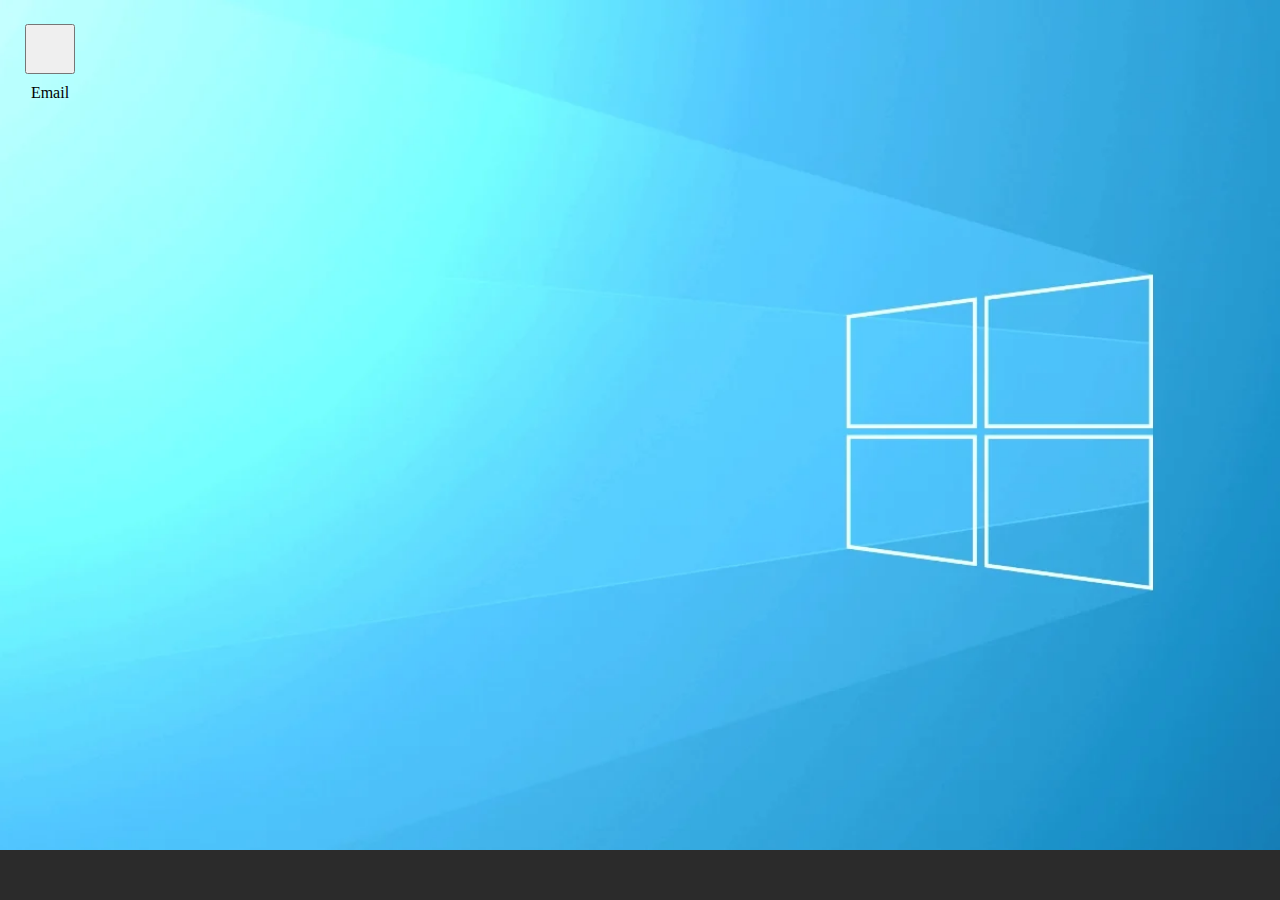
==== desktop.html @ af9f4864 "Desktopreamaking" ====
<!DOCTYPE html>
<html lang="en">
  <head>
    <meta charset="UTF-8" />
    <meta name="viewport" content="width=device-width, initial-scale=1.0" />
    <title>Tapeta</title>
    <link rel="stylesheet" href="desktop.css" />
  </head>
  <body>
    <div id="main">
      <div id="appsColumn">
        <div class="container">
          <a href="email.html">
            <button id="email"></button>
          </a>
          <span>Email</span>
        </div>
      </div>
    </div>
    <div id="navbar"></div>
  </body>
</html>
---- desktop.css ----
* {
  padding: 0;
  margin: 0;
  box-sizing: border-box;
}

#main {
  background-image: url(/assets/Windows_10.webp);
  height: calc(100vh - 50px);
  width: 100%;
  background-position: center; /* Obrázek bude vycentrovaný */
  background-size: cover;
}

#navbar {
  height: 50px;
  width: 100%;
  background-color: #2b2b2b;
  border-top: 1px #3f3f3f;
}

#appsColumn {
  display: flex;
  flex-direction: column;
  width: 100px;
  height: calc(100vh - 50px);
  padding: 24px;
  gap: 16px;
}

button {
  height: 50px;
  width: 50px;
  cursor: pointer;
}

.container {
  display: flex;
  flex-direction: column;
  align-items: center;
  justify-content: center;
  gap: 8px;
}
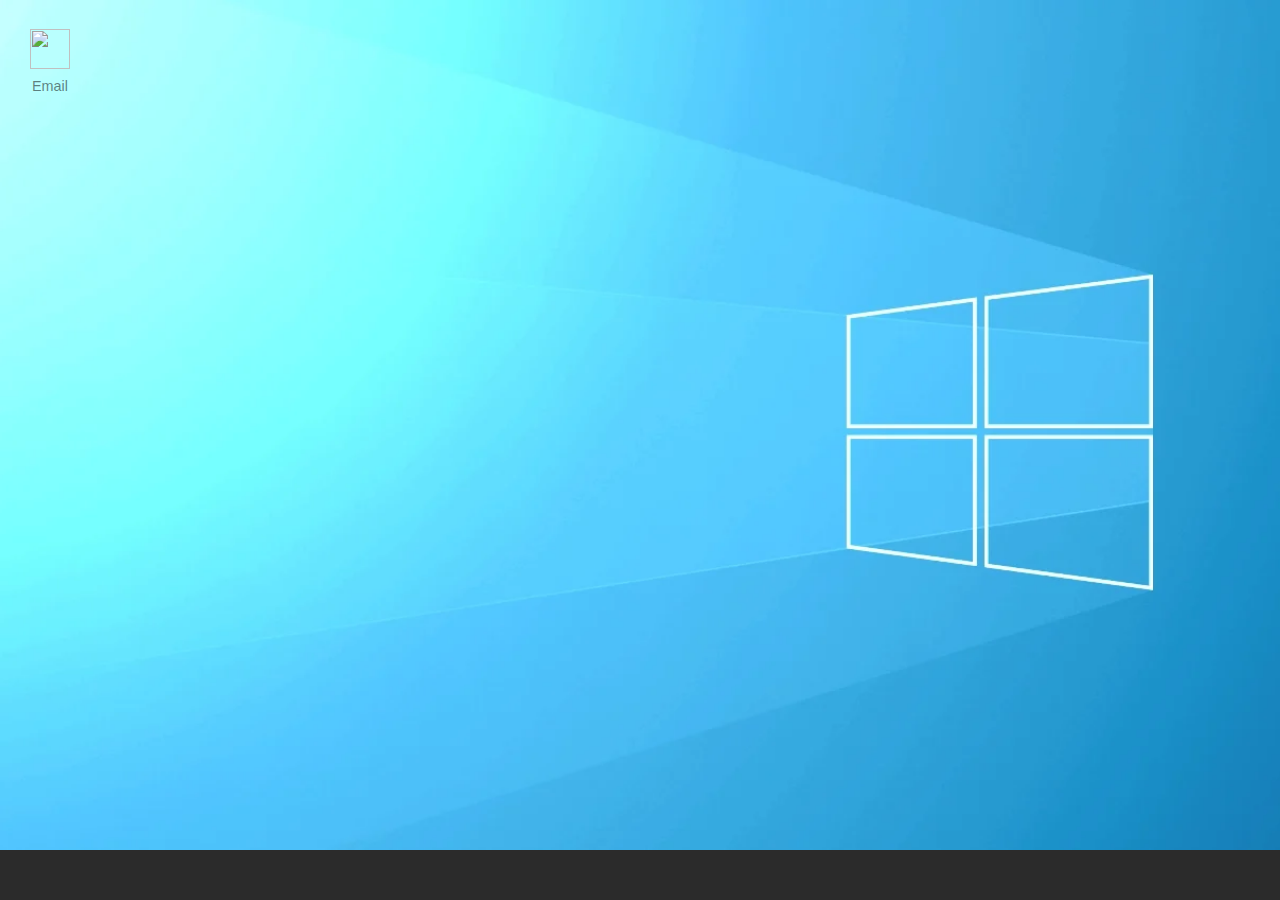
==== commit c556c7d7: "Desktopreamaking" ====
--- a/desktop.html
+++ b/desktop.html
@@ -5,13 +5,27 @@
     <meta name="viewport" content="width=device-width, initial-scale=1.0" />
     <title>Tapeta</title>
     <link rel="stylesheet" href="desktop.css" />
+
+    <link rel="preconnect" href="https://fonts.googleapis.com" />
+    <link rel="preconnect" href="https://fonts.gstatic.com" crossorigin />
+    <link
+      href="https://fonts.googleapis.com/css2?family=Poppins:ital,wght@0,100;0,200;0,300;0,400;0,500;0,600;0,700;0,800;0,900;1,100;1,200;1,300;1,400;1,500;1,600;1,700;1,800;1,900&display=swap"
+      rel="stylesheet"
+    />
+
+    <link rel="preconnect" href="https://fonts.googleapis.com" />
+    <link rel="preconnect" href="https://fonts.gstatic.com" crossorigin />
+    <link
+      href="https://fonts.googleapis.com/css2?family=Funnel+Display:wght@300..800&display=swap"
+      rel="stylesheet"
+    />
   </head>
   <body>
     <div id="main">
       <div id="appsColumn">
         <div class="container">
           <a href="email.html">
-            <button id="email"></button>
+            <button id="email"><img src="/assets/mail.png" alt="" /></button>
           </a>
           <span>Email</span>
         </div>
--- a/desktop.css
+++ b/desktop.css
@@ -2,6 +2,9 @@
   padding: 0;
   margin: 0;
   box-sizing: border-box;
+}
+body {
+  font-family: "Roboto", sans-serif;
 }
 
 #main {
@@ -32,6 +35,21 @@
   height: 50px;
   width: 50px;
   cursor: pointer;
+  display: flex;
+  justify-content: center;
+  align-items: center;
+  background-color: transparent;
+  border: none;
+}
+
+.container button img {
+  height: 40px;
+  width: 40px;
+}
+
+.container span {
+  font-size: 0.9rem;
+  color: rgba(0, 0, 0, 0.5);
 }
 
 .container {
@@ -39,5 +57,5 @@
   flex-direction: column;
   align-items: center;
   justify-content: center;
-  gap: 8px;
+  gap: 4px;
 }
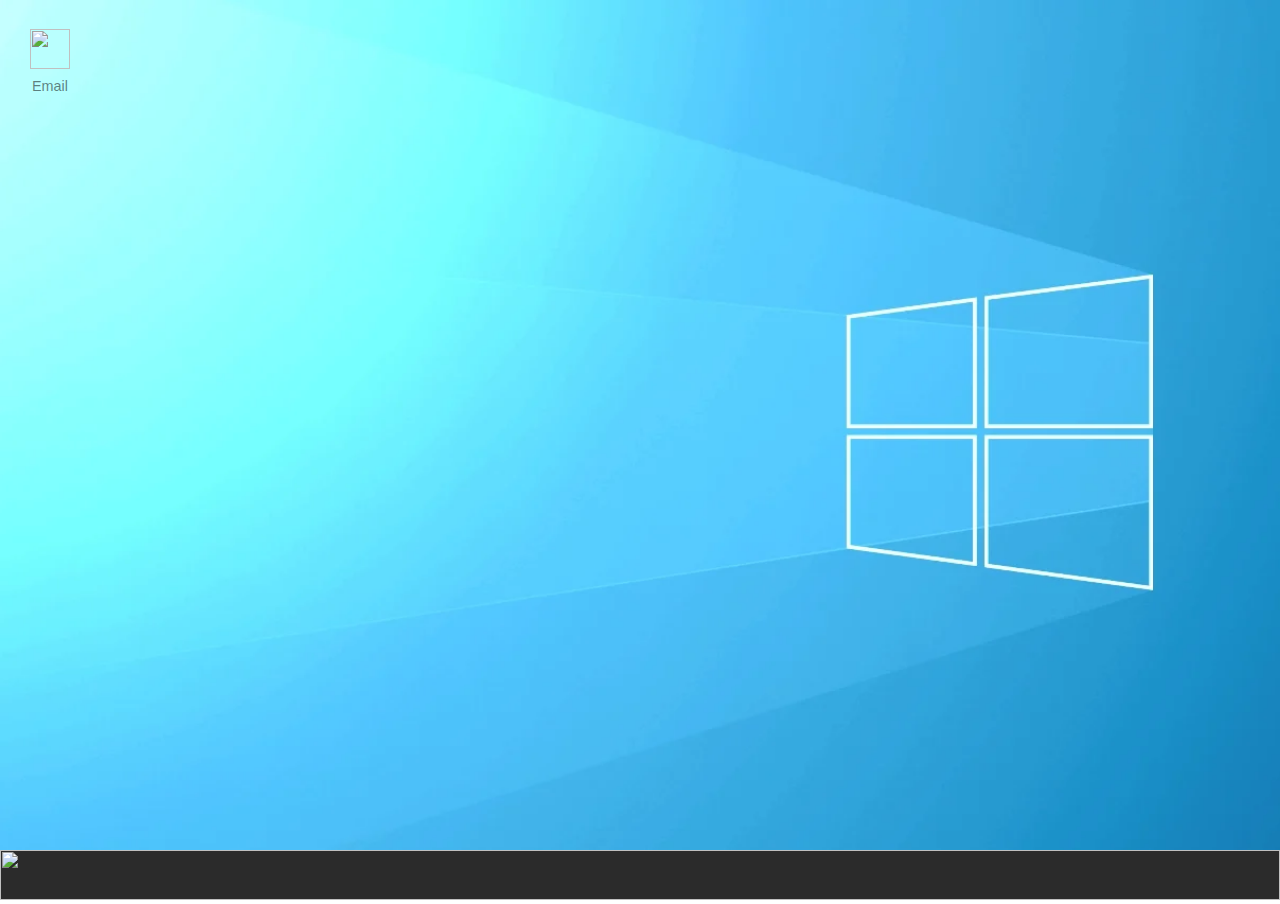
==== commit bda57c8b: "SetUpDesktop" ====
--- a/desktop.html
+++ b/desktop.html
@@ -31,6 +31,8 @@
         </div>
       </div>
     </div>
-    <div id="navbar"></div>
+    <div id="navbar">
+      <img src="/assets/taskbar.png" alt="" />
+    </div>
   </body>
 </html>
--- a/desktop.css
+++ b/desktop.css
@@ -5,6 +5,7 @@
 }
 body {
   font-family: "Roboto", sans-serif;
+  overflow: hidden;
 }
 
 #main {
@@ -42,6 +43,10 @@
   border: none;
 }
 
+.container button:hover {
+  background-color: rgba(0, 0, 0, 0.1);
+  border-radius: 10px;
+}
 .container button img {
   height: 40px;
   width: 40px;
@@ -59,3 +64,8 @@
   justify-content: center;
   gap: 4px;
 }
+
+#navbar img {
+  width: 100%;
+  height: 100%;
+}
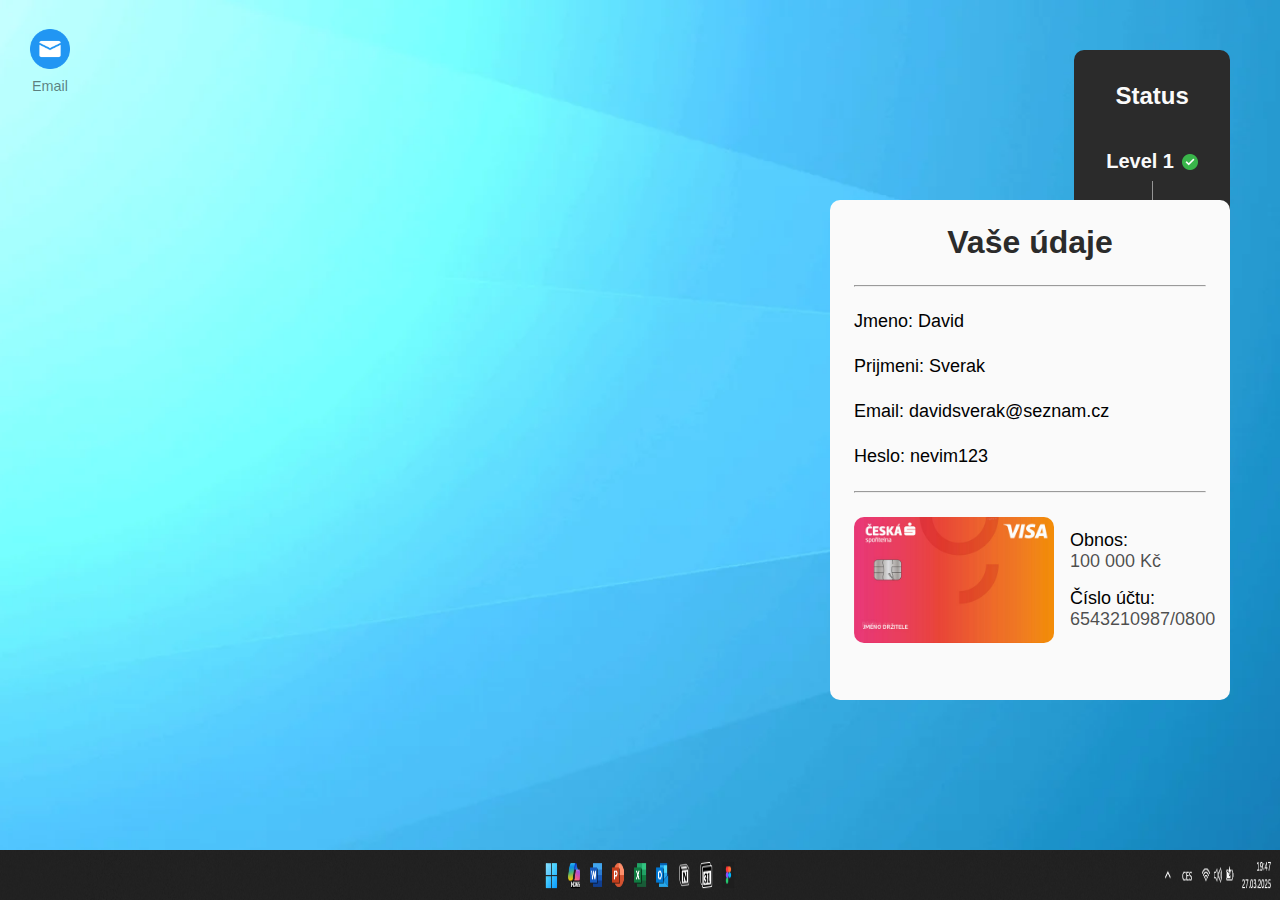
==== commit c8780231: "SetUpDesktop" ====
--- a/desktop.html
+++ b/desktop.html
@@ -25,14 +25,57 @@
       <div id="appsColumn">
         <div class="container">
           <a href="email.html">
-            <button id="email"><img src="/assets/mail.png" alt="" /></button>
+            <button id="emailIcon">
+              <img src="/assets/mail.png" alt="" />
+            </button>
           </a>
           <span>Email</span>
+        </div>
+      </div>
+      <div id="timeline">
+        <h2>Status</h2>
+        <div class="levels">
+          <h5 id="levelOne">Level 1</h5>
+          <img src="/assets/mark.png" alt="" />
+        </div>
+        <div class="pipe"></div>
+        <div class="levels">
+          <h5 id="levelTwo">Level 2</h5>
+          <!-- <img  src="/assets/mark.png" alt="" /> -->
+        </div>
+        <div class="pipe"></div>
+        <div class="levels">
+          <h5 id="levelThree">Level 3</h5>
+          <!-- <img src="/assets/mark.png" alt="" /> -->
+        </div>
+      </div>
+      <div id="info">
+        <h1>Vaše údaje</h1>
+        <hr />
+        <span id="name"></span>
+        <span id="surname"></span>
+        <span id="email"></span>
+        <span id="password"></span>
+        <hr />
+        <div id="cardWrapper">
+          <img id="visa" src="/assets/visa.jpg" alt="" />
+          <div id="infoCardWrapper">
+            <div>
+              <span>Obnos:</span>
+              <span class="small" id="Obnos">100 000 Kč</span>
+            </div>
+            <div>
+              <span>Číslo účtu:</span>
+              <span class="small" id="cislo_uctu"></span>
+            </div>
+          </div>
         </div>
       </div>
     </div>
     <div id="navbar">
       <img src="/assets/taskbar.png" alt="" />
     </div>
+    <script src="desktop.js"></script>
+    <script src="fill.js"></script>
   </body>
 </html>
--- a/desktop.css
+++ b/desktop.css
@@ -68,4 +68,106 @@
 #navbar img {
   width: 100%;
   height: 100%;
+  background-position: center; /* Obrázek bude vycentrovaný */
+  background-size: cover;
 }
+
+#timeline {
+  display: flex;
+  align-items: center;
+  justify-content: center;
+  flex-direction: column;
+  gap: 8px;
+  background-color: #2b2b2b;
+  border-radius: 10px;
+  padding: 32px;
+  position: absolute;
+  top: 50px;
+  right: 50px;
+}
+
+.pipe {
+  height: 50px;
+  width: 1px;
+  background-color: rgba(255, 255, 255, 0.5);
+}
+
+#timeline img {
+  height: 16px;
+  width: 16px;
+}
+
+#timeline .levels {
+  display: flex;
+  gap: 8px;
+  align-items: center;
+}
+
+#timeline h5 {
+  font-size: 1.25rem;
+  color: #fafafa;
+}
+
+#timeline h2 {
+  font-size: 1.5rem;
+  color: #fafafa;
+  margin-bottom: 32px;
+}
+
+#info {
+  position: absolute;
+  bottom: 200px;
+  right: 50px;
+  background-color: #fafafa;
+  height: 500px;
+  width: 400px;
+  border-radius: 10px;
+  display: flex;
+  flex-direction: column;
+  gap: 24px;
+  z-index: 10;
+  cursor: pointer;
+  padding: 24px;
+}
+
+#info.active {
+  bottom: 0;
+}
+
+#info h1 {
+  text-align: center;
+  color: #2b2b2b;
+}
+
+#info span {
+  font-size: 1.125rem;
+  font-weight: 500;
+}
+
+#cardWrapper {
+  display: flex;
+  gap: 16px;
+  align-items: center;
+}
+
+#infoCardWrapper {
+  display: flex;
+  flex-direction: column;
+  gap: 16px;
+}
+
+#infoCardWrapper div {
+  display: flex;
+  flex-direction: column;
+  gap: 0;
+}
+
+#visa {
+  border-radius: 10px;
+  width: 200px;
+}
+
+.small {
+  font-size: 0.9rem;
+  color: rgba(0, 0, 0, 0.7);
+}
